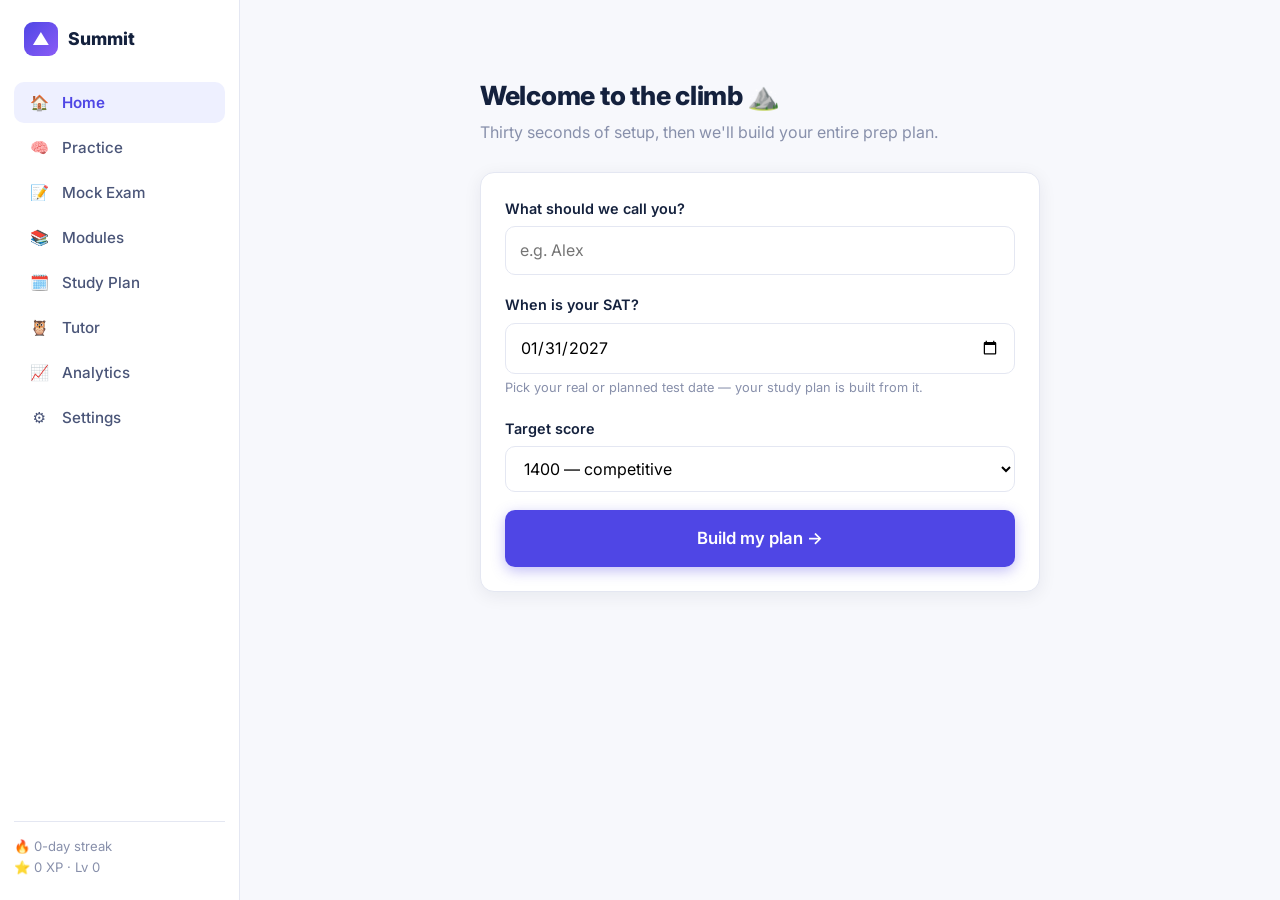
==== app.html @ d1f93bc6 "Build Summit SAT: complete Digital SAT prep platform Static, dependency-free web app with a landing " ====
<!DOCTYPE html>
<html lang="en">
<head>
<meta charset="UTF-8">
<meta name="viewport" content="width=device-width, initial-scale=1.0">
<title>Summit SAT — Your Prep Home</title>
<meta name="description" content="Your personalized Digital SAT prep dashboard: adaptive practice, mock exams, study plan, tutor, and analytics.">
<link rel="icon" href="data:image/svg+xml,<svg xmlns='http://www.w3.org/2000/svg' viewBox='0 0 100 100'><text y='.9em' font-size='90'>⛰️</text></svg>">
<link rel="preconnect" href="https://fonts.googleapis.com">
<link rel="preconnect" href="https://fonts.gstatic.com" crossorigin>
<link href="https://fonts.googleapis.com/css2?family=Inter:wght@400;500;600;700;800&display=swap" rel="stylesheet">
<link rel="stylesheet" href="css/style.css">
</head>
<body>

<div class="app-shell">

  <aside class="sidebar">
    <a class="logo" href="index.html"><span class="logo-mark">▲</span> <span class="lbl">Summit</span></a>
    <nav id="side-nav">
      <button class="side-link" data-view="dashboard"><span class="ico">🏠</span><span class="lbl">Home</span></button>
      <button class="side-link" data-view="practice"><span class="ico">🧠</span><span class="lbl">Practice</span></button>
      <button class="side-link" data-view="exam"><span class="ico">📝</span><span class="lbl">Mock Exam</span></button>
      <button class="side-link" data-view="modules"><span class="ico">📚</span><span class="lbl">Modules</span></button>
      <button class="side-link" data-view="plan"><span class="ico">🗓️</span><span class="lbl">Study Plan</span></button>
      <button class="side-link" data-view="tutor"><span class="ico">🦉</span><span class="lbl">Tutor</span></button>
      <button class="side-link" data-view="analytics"><span class="ico">📈</span><span class="lbl">Analytics</span></button>
      <button class="side-link" data-view="settings"><span class="ico">⚙️</span><span class="lbl">Settings</span></button>
    </nav>
    <div class="side-footer">
      <div id="side-streak">🔥 0-day streak</div>
      <div id="side-xp">⭐ 0 XP · Lv 0</div>
    </div>
  </aside>

  <main class="app-main" id="main">
    <!-- views are rendered here by js/app.js -->
  </main>

</div>

<div id="toast"></div>

<script src="js/questions.js"></script>
<script src="js/tutor.js"></script>
<script src="js/app.js"></script>
</body>
</html>
---- css/style.css ----
/* ============================================================
   Summit SAT — global styles
   ============================================================ */
:root {
  --bg: #f7f8fc;
  --surface: #ffffff;
  --ink: #14213d;
  --ink-soft: #4a5578;
  --muted: #8890ab;
  --line: #e4e7f2;
  --brand: #4f46e5;
  --brand-dark: #3b34b8;
  --brand-soft: #eef0ff;
  --accent: #10b981;
  --accent-soft: #e7f8f1;
  --warn: #f59e0b;
  --warn-soft: #fef3dd;
  --danger: #ef4444;
  --danger-soft: #fdeaea;
  --radius: 14px;
  --shadow: 0 4px 18px rgba(20, 33, 61, 0.07);
  --shadow-lg: 0 12px 40px rgba(20, 33, 61, 0.12);
  --font: "Inter", "Segoe UI", system-ui, -apple-system, sans-serif;
}

* { box-sizing: border-box; margin: 0; padding: 0; }

html { scroll-behavior: smooth; }

body {
  font-family: var(--font);
  background: var(--bg);
  color: var(--ink);
  line-height: 1.6;
  -webkit-font-smoothing: antialiased;
}

a { color: var(--brand); text-decoration: none; }
a:hover { text-decoration: underline; }

img { max-width: 100%; }

.container { max-width: 1120px; margin: 0 auto; padding: 0 24px; }

/* ---------- Buttons ---------- */
.btn {
  display: inline-flex;
  align-items: center;
  justify-content: center;
  gap: 8px;
  font: inherit;
  font-weight: 600;
  border: none;
  border-radius: 10px;
  padding: 12px 22px;
  cursor: pointer;
  transition: transform .12s ease, box-shadow .12s ease, background .12s ease;
  text-decoration: none !important;
}
.btn:active { transform: translateY(1px); }
.btn-primary { background: var(--brand); color: #fff; box-shadow: 0 4px 14px rgba(79,70,229,.35); }
.btn-primary:hover { background: var(--brand-dark); }
.btn-ghost { background: transparent; color: var(--ink); border: 1.5px solid var(--line); }
.btn-ghost:hover { border-color: var(--brand); color: var(--brand); }
.btn-accent { background: var(--accent); color: #fff; box-shadow: 0 4px 14px rgba(16,185,129,.35); }
.btn-accent:hover { filter: brightness(.95); }
.btn-danger { background: var(--danger-soft); color: var(--danger); }
.btn-sm { padding: 8px 14px; font-size: .85rem; border-radius: 8px; }
.btn-lg { padding: 15px 30px; font-size: 1.05rem; }
.btn-block { width: 100%; }
.btn[disabled] { opacity: .5; cursor: not-allowed; }

/* ---------- Nav (marketing pages) ---------- */
.site-nav {
  position: sticky; top: 0; z-index: 50;
  background: rgba(247,248,252,.85);
  backdrop-filter: blur(10px);
  border-bottom: 1px solid var(--line);
}
.site-nav .container {
  display: flex; align-items: center; justify-content: space-between;
  height: 68px;
}
.logo {
  display: flex; align-items: center; gap: 10px;
  font-weight: 800; font-size: 1.25rem; color: var(--ink);
  text-decoration: none !important;
}
.logo-mark {
  width: 34px; height: 34px; border-radius: 9px;
  background: linear-gradient(135deg, var(--brand), #8b5cf6);
  display: inline-flex; align-items: center; justify-content: center;
  color: #fff; font-size: 1.05rem; font-weight: 800;
}
.nav-links { display: flex; align-items: center; gap: 26px; }
.nav-links a { color: var(--ink-soft); font-weight: 500; }
.nav-links a:hover { color: var(--brand); text-decoration: none; }

/* ---------- Hero ---------- */
.hero { padding: 90px 0 70px; text-align: center; position: relative; overflow: hidden; }
.hero::before {
  content: ""; position: absolute; inset: -40% -20% auto;
  height: 130%; z-index: -1;
  background:
    radial-gradient(600px 300px at 20% 20%, rgba(79,70,229,.12), transparent 70%),
    radial-gradient(600px 300px at 80% 10%, rgba(16,185,129,.10), transparent 70%);
}
.hero h1 {
  font-size: clamp(2.2rem, 5vw, 3.6rem);
  line-height: 1.12; letter-spacing: -.02em; font-weight: 800;
  max-width: 820px; margin: 0 auto 20px;
}
.hero h1 .grad {
  background: linear-gradient(90deg, var(--brand), #8b5cf6, var(--accent));
  -webkit-background-clip: text; background-clip: text; color: transparent;
}
.hero p.sub {
  font-size: 1.15rem; color: var(--ink-soft);
  max-width: 640px; margin: 0 auto 34px;
}
.hero-cta { display: flex; gap: 14px; justify-content: center; flex-wrap: wrap; }
.hero-note { margin-top: 14px; font-size: .85rem; color: var(--muted); }

.badge-pill {
  display: inline-flex; align-items: center; gap: 8px;
  background: var(--brand-soft); color: var(--brand);
  font-size: .82rem; font-weight: 600;
  padding: 6px 14px; border-radius: 999px; margin-bottom: 22px;
}

/* ---------- Stats band ---------- */
.stats-band {
  display: grid; grid-template-columns: repeat(auto-fit, minmax(180px, 1fr));
  gap: 18px; margin: 40px auto 0; max-width: 900px;
}
.stat-card {
  background: var(--surface); border: 1px solid var(--line);
  border-radius: var(--radius); padding: 22px; box-shadow: var(--shadow);
}
.stat-card .num { font-size: 1.9rem; font-weight: 800; color: var(--brand); }
.stat-card .lbl { color: var(--muted); font-size: .88rem; }

/* ---------- Sections ---------- */
.section { padding: 78px 0; }
.section.alt { background: var(--surface); border-top: 1px solid var(--line); border-bottom: 1px solid var(--line); }
.section-head { text-align: center; max-width: 640px; margin: 0 auto 48px; }
.section-head .eyebrow {
  color: var(--brand); font-weight: 700; letter-spacing: .08em;
  text-transform: uppercase; font-size: .8rem;
}
.section-head h2 { font-size: clamp(1.6rem, 3.4vw, 2.3rem); letter-spacing: -.01em; margin: 8px 0 12px; }
.section-head p { color: var(--ink-soft); }

.grid-3 { display: grid; grid-template-columns: repeat(auto-fit, minmax(280px, 1fr)); gap: 22px; }
.grid-2 { display: grid; grid-template-columns: repeat(auto-fit, minmax(340px, 1fr)); gap: 22px; }

.feature-card {
  background: var(--surface); border: 1px solid var(--line);
  border-radius: var(--radius); padding: 28px; box-shadow: var(--shadow);
  transition: transform .15s ease, box-shadow .15s ease;
}
.feature-card:hover { transform: translateY(-3px); box-shadow: var(--shadow-lg); }
.feature-card .icon {
  width: 46px; height: 46px; border-radius: 12px;
  display: flex; align-items: center; justify-content: center;
  font-size: 1.35rem; margin-bottom: 16px;
  background: var(--brand-soft);
}
.feature-card h3 { font-size: 1.1rem; margin-bottom: 8px; }
.feature-card p { color: var(--ink-soft); font-size: .95rem; }

/* ---------- How it works ---------- */
.steps { display: grid; grid-template-columns: repeat(auto-fit, minmax(230px, 1fr)); gap: 22px; counter-reset: step; }
.step {
  background: var(--surface); border: 1px solid var(--line);
  border-radius: var(--radius); padding: 26px; position: relative;
}
.step::before {
  counter-increment: step; content: counter(step);
  display: inline-flex; align-items: center; justify-content: center;
  width: 34px; height: 34px; border-radius: 50%;
  background: var(--brand); color: #fff; font-weight: 700;
  margin-bottom: 14px;
}
.step h3 { font-size: 1.02rem; margin-bottom: 6px; }
.step p { color: var(--ink-soft); font-size: .92rem; }

/* ---------- Testimonials ---------- */
.quote-card {
  background: var(--surface); border: 1px solid var(--line);
  border-radius: var(--radius); padding: 26px; box-shadow: var(--shadow);
}
.quote-card .stars { color: var(--warn); letter-spacing: 2px; margin-bottom: 10px; }
.quote-card blockquote { font-size: .97rem; color: var(--ink-soft); margin-bottom: 16px; }
.quote-card .who { display: flex; align-items: center; gap: 12px; }
.quote-card .avatar {
  width: 40px; height: 40px; border-radius: 50%;
  display: flex; align-items: center; justify-content: center;
  font-weight: 700; color: #fff; font-size: .9rem;
}
.quote-card .who b { display: block; font-size: .92rem; }
.quote-card .who span { color: var(--muted); font-size: .8rem; }

/* ---------- Pricing ---------- */
.plans { display: grid; grid-template-columns: repeat(auto-fit, minmax(280px, 1fr)); gap: 24px; align-items: stretch; }
.plan {
  background: var(--surface); border: 1.5px solid var(--line);
  border-radius: var(--radius); padding: 32px 28px;
  display: flex; flex-direction: column; box-shadow: var(--shadow);
  position: relative;
}
.plan.featured { border-color: var(--brand); box-shadow: var(--shadow-lg); }
.plan .flag {
  position: absolute; top: -13px; left: 50%; transform: translateX(-50%);
  background: var(--brand); color: #fff; font-size: .75rem; font-weight: 700;
  padding: 4px 14px; border-radius: 999px; white-space: nowrap;
}
.plan h3 { font-size: 1.15rem; }
.plan .price { font-size: 2.4rem; font-weight: 800; margin: 10px 0 2px; }
.plan .price small { font-size: .95rem; color: var(--muted); font-weight: 500; }
.plan .desc { color: var(--muted); font-size: .88rem; margin-bottom: 20px; }
.plan ul { list-style: none; margin: 0 0 26px; flex: 1; }
.plan ul li { padding: 7px 0 7px 28px; position: relative; font-size: .93rem; color: var(--ink-soft); }
.plan ul li::before { content: "✓"; position: absolute; left: 0; color: var(--accent); font-weight: 700; }
.plan ul li.no { opacity: .45; }
.plan ul li.no::before { content: "✕"; color: var(--muted); }

/* ---------- FAQ ---------- */
.faq { max-width: 760px; margin: 0 auto; }
.faq details {
  background: var(--surface); border: 1px solid var(--line);
  border-radius: 12px; padding: 18px 22px; margin-bottom: 12px;
}
.faq summary { font-weight: 600; cursor: pointer; list-style: none; display: flex; justify-content: space-between; align-items: center; }
.faq summary::after { content: "+"; font-size: 1.3rem; color: var(--brand); }
.faq details[open] summary::after { content: "–"; }
.faq details p { margin-top: 10px; color: var(--ink-soft); font-size: .95rem; }

/* ---------- CTA banner ---------- */
.cta-banner {
  background: linear-gradient(135deg, var(--brand), #7c3aed);
  border-radius: 20px; padding: 56px 40px; text-align: center; color: #fff;
}
.cta-banner h2 { font-size: clamp(1.5rem, 3vw, 2.1rem); margin-bottom: 12px; }
.cta-banner p { opacity: .85; margin-bottom: 26px; }
.cta-banner .btn { background: #fff; color: var(--brand); }

/* ---------- Footer ---------- */
.site-footer { border-top: 1px solid var(--line); padding: 44px 0 30px; color: var(--muted); font-size: .9rem; }
.site-footer .cols { display: flex; flex-wrap: wrap; gap: 40px; justify-content: space-between; margin-bottom: 26px; }
.site-footer h4 { color: var(--ink); font-size: .92rem; margin-bottom: 10px; }
.site-footer a { color: var(--muted); display: block; padding: 3px 0; }
.site-footer a:hover { color: var(--brand); }

/* ============================================================
   APP (app.html)
   ============================================================ */
.app-shell { display: flex; min-height: 100vh; }

.sidebar {
  width: 240px; flex-shrink: 0;
  background: var(--surface); border-right: 1px solid var(--line);
  padding: 22px 14px; position: sticky; top: 0; height: 100vh;
  display: flex; flex-direction: column;
}
.sidebar .logo { margin: 0 10px 26px; font-size: 1.1rem; }
.sidebar nav { display: flex; flex-direction: column; gap: 4px; flex: 1; }
.side-link {
  display: flex; align-items: center; gap: 12px;
  padding: 11px 14px; border-radius: 10px;
  color: var(--ink-soft); font-weight: 500; font-size: .95rem;
  cursor: pointer; border: none; background: none; font-family: inherit;
  text-align: left; width: 100%;
}
.side-link:hover { background: var(--bg); color: var(--ink); }
.side-link.active { background: var(--brand-soft); color: var(--brand); font-weight: 600; }
.side-link .ico { width: 22px; text-align: center; }

.side-footer { border-top: 1px solid var(--line); padding-top: 14px; font-size: .82rem; color: var(--muted); }

.app-main { flex: 1; padding: 34px 40px 80px; max-width: 1060px; }

.page-title { font-size: 1.65rem; font-weight: 800; letter-spacing: -.01em; }
.page-sub { color: var(--muted); margin: 4px 0 26px; }

.card {
  background: var(--surface); border: 1px solid var(--line);
  border-radius: var(--radius); padding: 24px; box-shadow: var(--shadow);
}
.card h3 { font-size: 1.05rem; margin-bottom: 12px; }
.card + .card { margin-top: 20px; }

.row { display: flex; gap: 20px; flex-wrap: wrap; }
.row > * { flex: 1; min-width: 240px; }

/* dashboard tiles */
.tiles { display: grid; grid-template-columns: repeat(auto-fit, minmax(200px, 1fr)); gap: 16px; margin-bottom: 24px; }
.tile {
  background: var(--surface); border: 1px solid var(--line);
  border-radius: var(--radius); padding: 20px; box-shadow: var(--shadow);
}
.tile .t-label { color: var(--muted); font-size: .82rem; font-weight: 600; text-transform: uppercase; letter-spacing: .05em; }
.tile .t-value { font-size: 1.9rem; font-weight: 800; margin-top: 2px; }
.tile .t-note { font-size: .82rem; color: var(--muted); }
.tile.brand .t-value { color: var(--brand); }
.tile.green .t-value { color: var(--accent); }
.tile.amber .t-value { color: var(--warn); }

/* progress bars */
.bar { background: var(--line); height: 9px; border-radius: 999px; overflow: hidden; }
.bar > i { display: block; height: 100%; border-radius: 999px; background: var(--brand); transition: width .4s ease; }
.bar.green > i { background: var(--accent); }
.bar.amber > i { background: var(--warn); }
.bar.red > i { background: var(--danger); }

.skill-row { display: flex; align-items: center; gap: 14px; padding: 9px 0; }
.skill-row .name { flex: 1; font-size: .92rem; }
.skill-row .bar { width: 42%; }
.skill-row .pct { width: 52px; text-align: right; font-weight: 600; font-size: .88rem; }

/* module list */
.module-card {
  background: var(--surface); border: 1px solid var(--line);
  border-radius: var(--radius); padding: 20px 22px; margin-bottom: 14px;
  cursor: pointer; transition: border-color .12s ease, box-shadow .12s ease;
}
.module-card:hover { border-color: var(--brand); box-shadow: var(--shadow); }
.module-card .mod-head { display: flex; align-items: center; justify-content: space-between; gap: 14px; }
.module-card h3 { font-size: 1.02rem; }
.module-card .dom { font-size: .78rem; color: var(--muted); text-transform: uppercase; letter-spacing: .05em; font-weight: 700; }
.module-card .mod-bar { margin-top: 12px; display: flex; align-items: center; gap: 12px; }
.module-card .mod-bar .bar { flex: 1; }
.module-card .mod-bar span { font-size: .82rem; color: var(--muted); width: 88px; text-align: right; }
.subtopics { margin-top: 14px; display: none; }
.module-card.open .subtopics { display: block; }
.subtopic {
  display: flex; align-items: center; justify-content: space-between;
  padding: 9px 12px; border-radius: 8px; font-size: .9rem;
}
.subtopic:hover { background: var(--bg); }
.subtopic .st-stat { color: var(--muted); font-size: .8rem; }

/* chips */
.chip {
  display: inline-flex; align-items: center; gap: 6px;
  font-size: .78rem; font-weight: 600; border-radius: 999px; padding: 3px 11px;
}
.chip.easy { background: var(--accent-soft); color: #0a7d5c; }
.chip.med { background: var(--warn-soft); color: #b45309; }
.chip.hard { background: var(--danger-soft); color: #b91c1c; }
.chip.brand { background: var(--brand-soft); color: var(--brand); }
.chip.gray { background: var(--bg); color: var(--muted); }

/* ---------- Quiz / exam ---------- */
.quiz-top {
  display: flex; align-items: center; justify-content: space-between;
  gap: 16px; margin-bottom: 18px; flex-wrap: wrap;
}
.timer {
  font-variant-numeric: tabular-nums; font-weight: 700; font-size: 1.05rem;
  background: var(--surface); border: 1px solid var(--line);
  padding: 8px 16px; border-radius: 10px;
}
.timer.low { color: var(--danger); border-color: var(--danger); }

.passage {
  background: var(--bg); border: 1px solid var(--line);
  border-radius: 10px; padding: 16px 18px; font-size: .95rem;
  margin-bottom: 18px; white-space: pre-wrap;
}
.q-stem { font-size: 1.05rem; font-weight: 600; margin-bottom: 18px; white-space: pre-wrap; }

.choices { display: flex; flex-direction: column; gap: 10px; }
.choice {
  display: flex; gap: 14px; align-items: flex-start;
  background: var(--surface); border: 1.5px solid var(--line);
  border-radius: 10px; padding: 13px 16px; cursor: pointer;
  font: inherit; text-align: left; width: 100%;
  transition: border-color .1s ease, background .1s ease;
}
.choice:hover { border-color: var(--brand); }
.choice .letter {
  width: 28px; height: 28px; flex-shrink: 0; border-radius: 50%;
  border: 1.5px solid var(--line); display: flex; align-items: center; justify-content: center;
  font-weight: 700; font-size: .85rem;
}
.choice.selected { border-color: var(--brand); background: var(--brand-soft); }
.choice.selected .letter { background: var(--brand); border-color: var(--brand); color: #fff; }
.choice.correct { border-color: var(--accent); background: var(--accent-soft); }
.choice.correct .letter { background: var(--accent); border-color: var(--accent); color: #fff; }
.choice.wrong { border-color: var(--danger); background: var(--danger-soft); }
.choice.wrong .letter { background: var(--danger); border-color: var(--danger); color: #fff; }
.choice[disabled] { cursor: default; }

.explain {
  margin-top: 18px; border-left: 4px solid var(--accent);
  background: var(--accent-soft); border-radius: 0 10px 10px 0;
  padding: 14px 18px; font-size: .93rem;
}
.explain.bad { border-color: var(--danger); background: var(--danger-soft); }
.explain b { display: block; margin-bottom: 4px; }

.quiz-nav { display: flex; justify-content: space-between; gap: 12px; margin-top: 22px; }

.q-dots { display: flex; gap: 6px; flex-wrap: wrap; margin-bottom: 18px; }
.q-dot {
  width: 30px; height: 30px; border-radius: 8px; border: 1.5px solid var(--line);
  background: var(--surface); font-size: .78rem; font-weight: 600;
  cursor: pointer; color: var(--ink-soft); font-family: inherit;
}
.q-dot.answered { background: var(--brand-soft); border-color: var(--brand); color: var(--brand); }
.q-dot.current { background: var(--brand); border-color: var(--brand); color: #fff; }
.q-dot.flagged { border-color: var(--warn); }

/* ---------- Results ---------- */
.score-hero { text-align: center; padding: 30px 20px 24px; }
.score-hero .big { font-size: 3.4rem; font-weight: 800; color: var(--brand); line-height: 1; }
.score-hero .rng { color: var(--muted); font-size: .9rem; margin-top: 6px; }
.score-split { display: flex; justify-content: center; gap: 40px; margin-top: 22px; flex-wrap: wrap; }
.score-split .part { text-align: center; }
.score-split .part .v { font-size: 1.6rem; font-weight: 800; }
.score-split .part .l { color: var(--muted); font-size: .82rem; }

/* ---------- Chat (tutor) ---------- */
.chat-wrap { display: flex; flex-direction: column; height: calc(100vh - 190px); min-height: 420px; }
.chat-log { flex: 1; overflow-y: auto; padding: 6px 4px 18px; display: flex; flex-direction: column; gap: 14px; }
.msg { max-width: 78%; padding: 12px 16px; border-radius: 16px; font-size: .95rem; white-space: pre-wrap; }
.msg.user { align-self: flex-end; background: var(--brand); color: #fff; border-bottom-right-radius: 4px; }
.msg.bot { align-self: flex-start; background: var(--surface); border: 1px solid var(--line); border-bottom-left-radius: 4px; }
.msg.bot .msg-name { font-size: .75rem; font-weight: 700; color: var(--brand); margin-bottom: 4px; }
.chat-input { display: flex; gap: 10px; padding-top: 14px; border-top: 1px solid var(--line); }
.chat-input input {
  flex: 1; font: inherit; padding: 12px 16px;
  border: 1.5px solid var(--line); border-radius: 10px; outline: none;
}
.chat-input input:focus { border-color: var(--brand); }
.chat-suggest { display: flex; gap: 8px; flex-wrap: wrap; padding: 10px 0 0; }
.chat-suggest button {
  font: inherit; font-size: .8rem; padding: 6px 12px; border-radius: 999px;
  border: 1px solid var(--line); background: var(--surface); cursor: pointer; color: var(--ink-soft);
}
.chat-suggest button:hover { border-color: var(--brand); color: var(--brand); }

/* ---------- Forms / onboarding ---------- */
.form-grid { display: grid; gap: 18px; max-width: 520px; }
.field label { display: block; font-weight: 600; font-size: .9rem; margin-bottom: 6px; }
.field input, .field select {
  width: 100%; font: inherit; padding: 11px 14px;
  border: 1.5px solid var(--line); border-radius: 10px; outline: none;
  background: var(--surface);
}
.field input:focus, .field select:focus { border-color: var(--brand); }
.field .hint { font-size: .8rem; color: var(--muted); margin-top: 4px; }

.seg { display: inline-flex; background: var(--bg); border: 1px solid var(--line); border-radius: 10px; padding: 4px; gap: 4px; }
.seg button {
  font: inherit; font-size: .88rem; font-weight: 600; border: none; background: none;
  padding: 8px 16px; border-radius: 8px; cursor: pointer; color: var(--ink-soft);
}
.seg button.on { background: var(--surface); color: var(--brand); box-shadow: var(--shadow); }

/* ---------- Study plan ---------- */
.week-card { margin-bottom: 16px; }
.task {
  display: flex; align-items: center; gap: 14px;
  padding: 11px 6px; border-bottom: 1px solid var(--line); font-size: .94rem;
}
.task:last-child { border-bottom: none; }
.task input[type=checkbox] { width: 19px; height: 19px; accent-color: var(--accent); cursor: pointer; }
.task.done .t-text { text-decoration: line-through; color: var(--muted); }
.task .t-text { flex: 1; }

/* ---------- Charts ---------- */
.chart-box { width: 100%; }
.chart-box svg { width: 100%; height: auto; display: block; }
.legend { display: flex; gap: 18px; flex-wrap: wrap; font-size: .82rem; color: var(--muted); margin-top: 8px; }
.legend .key { display: inline-block; width: 11px; height: 11px; border-radius: 3px; margin-right: 6px; vertical-align: -1px; }

/* streak flame */
.streak-days { display: flex; gap: 8px; margin-top: 12px; }
.streak-day {
  width: 38px; height: 38px; border-radius: 10px;
  display: flex; align-items: center; justify-content: center;
  background: var(--bg); border: 1px solid var(--line); font-size: .78rem; color: var(--muted);
  flex-direction: column; line-height: 1.1;
}
.streak-day.lit { background: var(--warn-soft); border-color: var(--warn); color: #b45309; font-weight: 700; }

/* badges */
.badges { display: grid; grid-template-columns: repeat(auto-fill, minmax(150px, 1fr)); gap: 14px; }
.badge-card {
  text-align: center; padding: 18px 10px; border: 1px solid var(--line);
  border-radius: 12px; background: var(--surface);
}
.badge-card .b-ico { font-size: 1.9rem; }
.badge-card b { display: block; font-size: .88rem; margin-top: 6px; }
.badge-card span { font-size: .75rem; color: var(--muted); }
.badge-card.locked { opacity: .38; filter: grayscale(1); }

/* toast */
#toast {
  position: fixed; bottom: 26px; left: 50%; transform: translateX(-50%) translateY(20px);
  background: var(--ink); color: #fff; padding: 12px 22px; border-radius: 10px;
  font-size: .92rem; opacity: 0; pointer-events: none; transition: all .25s ease; z-index: 100;
}
#toast.show { opacity: 1; transform: translateX(-50%) translateY(0); }

/* misc */
.muted { color: var(--muted); }
.small { font-size: .85rem; }
.mt { margin-top: 18px; }
.mb { margin-bottom: 18px; }
.center { text-align: center; }
.spread { display: flex; align-items: center; justify-content: space-between; gap: 14px; flex-wrap: wrap; }
hr.soft { border: none; border-top: 1px solid var(--line); margin: 18px 0; }

.empty {
  text-align: center; padding: 50px 20px; color: var(--muted);
}
.empty .big-ico { font-size: 2.6rem; margin-bottom: 10px; }

/* mobile */
@media (max-width: 860px) {
  .app-shell { flex-direction: column; }
  .sidebar {
    width: 100%; height: auto; position: static; flex-direction: row;
    align-items: center; overflow-x: auto; padding: 10px 12px; gap: 6px;
    border-right: none; border-bottom: 1px solid var(--line);
  }
  .sidebar .logo { margin: 0 12px 0 0; }
  .sidebar nav { flex-direction: row; }
  .side-link { white-space: nowrap; padding: 9px 12px; }
  .side-link .lbl { display: none; }
  .side-footer { display: none; }
  .app-main { padding: 22px 18px 60px; }
  .nav-links a:not(.btn) { display: none; }
}
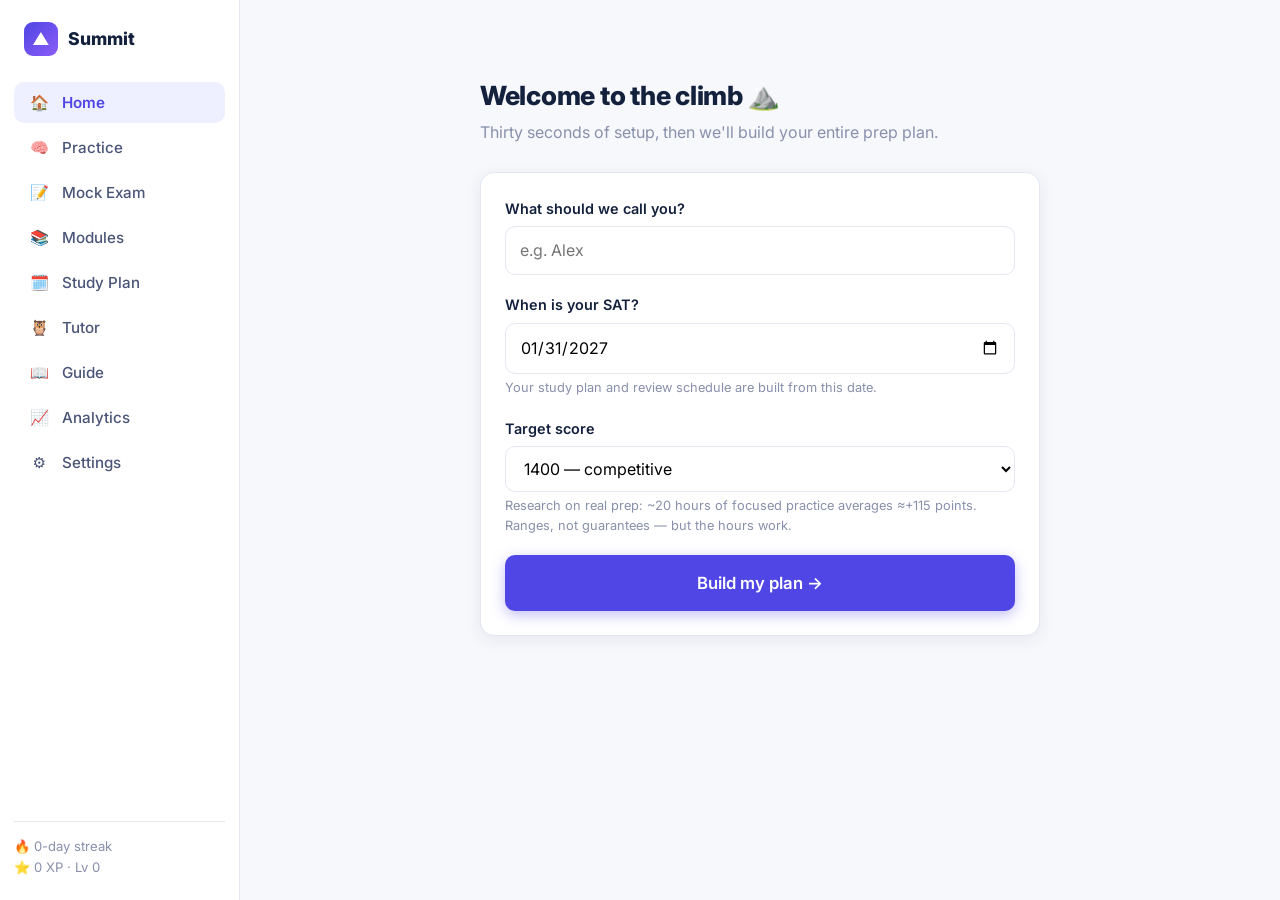
==== commit 3a067ce3: "v2 engine: real-spec exams, spaced review, error log, study science Research-driven upgrade (Digital" ====
--- a/app.html
+++ b/app.html
@@ -24,6 +24,7 @@
       <button class="side-link" data-view="modules"><span class="ico">📚</span><span class="lbl">Modules</span></button>
       <button class="side-link" data-view="plan"><span class="ico">🗓️</span><span class="lbl">Study Plan</span></button>
       <button class="side-link" data-view="tutor"><span class="ico">🦉</span><span class="lbl">Tutor</span></button>
+      <button class="side-link" data-view="guide"><span class="ico">📖</span><span class="lbl">Guide</span></button>
       <button class="side-link" data-view="analytics"><span class="ico">📈</span><span class="lbl">Analytics</span></button>
       <button class="side-link" data-view="settings"><span class="ico">⚙️</span><span class="lbl">Settings</span></button>
     </nav>
--- a/css/style.css
+++ b/css/style.css
@@ -20,7 +20,52 @@
   --radius: 14px;
   --shadow: 0 4px 18px rgba(20, 33, 61, 0.07);
   --shadow-lg: 0 12px 40px rgba(20, 33, 61, 0.12);
+  --nav-bg: rgba(247, 248, 252, 0.85);
   --font: "Inter", "Segoe UI", system-ui, -apple-system, sans-serif;
+}
+
+/* ---------- dark theme ---------- */
+@media (prefers-color-scheme: dark) {
+  :root:not([data-theme="light"]) {
+    --bg: #0f1220;
+    --surface: #171b2e;
+    --ink: #e8eaf6;
+    --ink-soft: #b3bad4;
+    --muted: #7e88ab;
+    --line: #2a3050;
+    --brand: #7b7df7;
+    --brand-dark: #9294f9;
+    --brand-soft: #232456;
+    --accent: #34d399;
+    --accent-soft: #123a2e;
+    --warn: #fbbf24;
+    --warn-soft: #3a2c0d;
+    --danger: #f87171;
+    --danger-soft: #3d1a1a;
+    --shadow: 0 4px 18px rgba(0, 0, 0, 0.35);
+    --shadow-lg: 0 12px 40px rgba(0, 0, 0, 0.5);
+    --nav-bg: rgba(15, 18, 32, 0.85);
+  }
+}
+:root[data-theme="dark"] {
+  --bg: #0f1220;
+  --surface: #171b2e;
+  --ink: #e8eaf6;
+  --ink-soft: #b3bad4;
+  --muted: #7e88ab;
+  --line: #2a3050;
+  --brand: #7b7df7;
+  --brand-dark: #9294f9;
+  --brand-soft: #232456;
+  --accent: #34d399;
+  --accent-soft: #123a2e;
+  --warn: #fbbf24;
+  --warn-soft: #3a2c0d;
+  --danger: #f87171;
+  --danger-soft: #3d1a1a;
+  --shadow: 0 4px 18px rgba(0, 0, 0, 0.35);
+  --shadow-lg: 0 12px 40px rgba(0, 0, 0, 0.5);
+  --nav-bg: rgba(15, 18, 32, 0.85);
 }
 
 * { box-sizing: border-box; margin: 0; padding: 0; }
@@ -73,7 +118,7 @@
 /* ---------- Nav (marketing pages) ---------- */
 .site-nav {
   position: sticky; top: 0; z-index: 50;
-  background: rgba(247,248,252,.85);
+  background: var(--nav-bg);
   backdrop-filter: blur(10px);
   border-bottom: 1px solid var(--line);
 }
@@ -496,6 +541,93 @@
 .badge-card b { display: block; font-size: .88rem; margin-top: 6px; }
 .badge-card span { font-size: .75rem; color: var(--muted); }
 .badge-card.locked { opacity: .38; filter: grayscale(1); }
+
+/* ---------- Bluebook-style question tools ---------- */
+.choice { position: relative; }
+.choice.struck { opacity: .45; }
+.choice.struck .choice-text { text-decoration: line-through; }
+.elim-btn {
+  margin-left: auto; flex-shrink: 0; align-self: center;
+  width: 26px; height: 26px; border-radius: 50%;
+  border: 1.5px solid var(--line); background: var(--surface);
+  color: var(--muted); font-size: .72rem; font-weight: 700; cursor: pointer;
+  display: flex; align-items: center; justify-content: center;
+}
+.elim-btn:hover { border-color: var(--danger); color: var(--danger); }
+.tool-btn {
+  font: inherit; font-size: .82rem; font-weight: 600;
+  padding: 7px 13px; border-radius: 8px; cursor: pointer;
+  border: 1.5px solid var(--line); background: var(--surface); color: var(--ink-soft);
+  display: inline-flex; align-items: center; gap: 6px;
+}
+.tool-btn:hover { border-color: var(--brand); color: var(--brand); }
+.tool-btn.on { background: var(--warn-soft); border-color: var(--warn); color: #b45309; }
+
+/* SPR (fill-in) input */
+.spr-wrap { display: flex; flex-direction: column; gap: 8px; max-width: 300px; }
+.spr-input {
+  font: inherit; font-size: 1.2rem; font-weight: 600; letter-spacing: .04em;
+  padding: 12px 16px; border: 2px solid var(--line); border-radius: 10px;
+  background: var(--surface); color: var(--ink); outline: none; width: 100%;
+}
+.spr-input:focus { border-color: var(--brand); }
+.spr-input.good { border-color: var(--accent); background: var(--accent-soft); }
+.spr-input.bad { border-color: var(--danger); background: var(--danger-soft); }
+.spr-rules { font-size: .78rem; color: var(--muted); }
+
+/* pace coach */
+.pace-note {
+  font-size: .8rem; color: var(--muted); display: flex; align-items: center; gap: 8px;
+}
+.pace-note.behind { color: var(--warn); font-weight: 600; }
+
+/* exam review */
+.review-item {
+  border: 1px solid var(--line); border-radius: 12px; padding: 16px 18px; margin-bottom: 12px;
+  background: var(--surface);
+}
+.review-item .rv-head { display: flex; align-items: center; gap: 10px; cursor: pointer; flex-wrap: wrap; }
+.review-item .rv-head .rv-num { font-weight: 800; width: 34px; }
+.review-item .rv-body { display: none; margin-top: 14px; border-top: 1px solid var(--line); padding-top: 14px; }
+.review-item.open .rv-body { display: block; }
+.rv-mark { font-weight: 700; }
+.rv-mark.good { color: var(--accent); }
+.rv-mark.bad { color: var(--danger); }
+.rv-mark.skip { color: var(--warn); }
+
+/* error-cause tagging */
+.cause-tags { display: flex; gap: 8px; flex-wrap: wrap; margin-top: 12px; }
+.cause-tags button {
+  font: inherit; font-size: .8rem; font-weight: 600; padding: 6px 13px;
+  border-radius: 999px; border: 1.5px solid var(--line);
+  background: var(--surface); color: var(--ink-soft); cursor: pointer;
+}
+.cause-tags button:hover { border-color: var(--brand); color: var(--brand); }
+.cause-tags button.picked { background: var(--brand); border-color: var(--brand); color: #fff; }
+
+/* break screen */
+.break-screen { text-align: center; padding: 70px 20px; }
+.break-screen .big-t { font-size: 3rem; font-variant-numeric: tabular-nums; font-weight: 800; color: var(--brand); }
+
+/* lesson content */
+.lesson {
+  background: var(--bg); border: 1px solid var(--line); border-radius: 10px;
+  padding: 16px 18px; margin-top: 12px; font-size: .93rem; white-space: pre-wrap;
+}
+.lesson b { color: var(--brand); }
+
+/* calculator frame */
+.calc-pop {
+  position: fixed; right: 18px; bottom: 18px; z-index: 60;
+  width: min(430px, 92vw); height: 340px;
+  background: var(--surface); border: 1px solid var(--line); border-radius: 14px;
+  box-shadow: var(--shadow-lg); overflow: hidden; display: flex; flex-direction: column;
+}
+.calc-pop .calc-bar {
+  display: flex; justify-content: space-between; align-items: center;
+  padding: 6px 12px; border-bottom: 1px solid var(--line); font-size: .82rem; font-weight: 600;
+}
+.calc-pop iframe { border: 0; flex: 1; width: 100%; }
 
 /* toast */
 #toast {
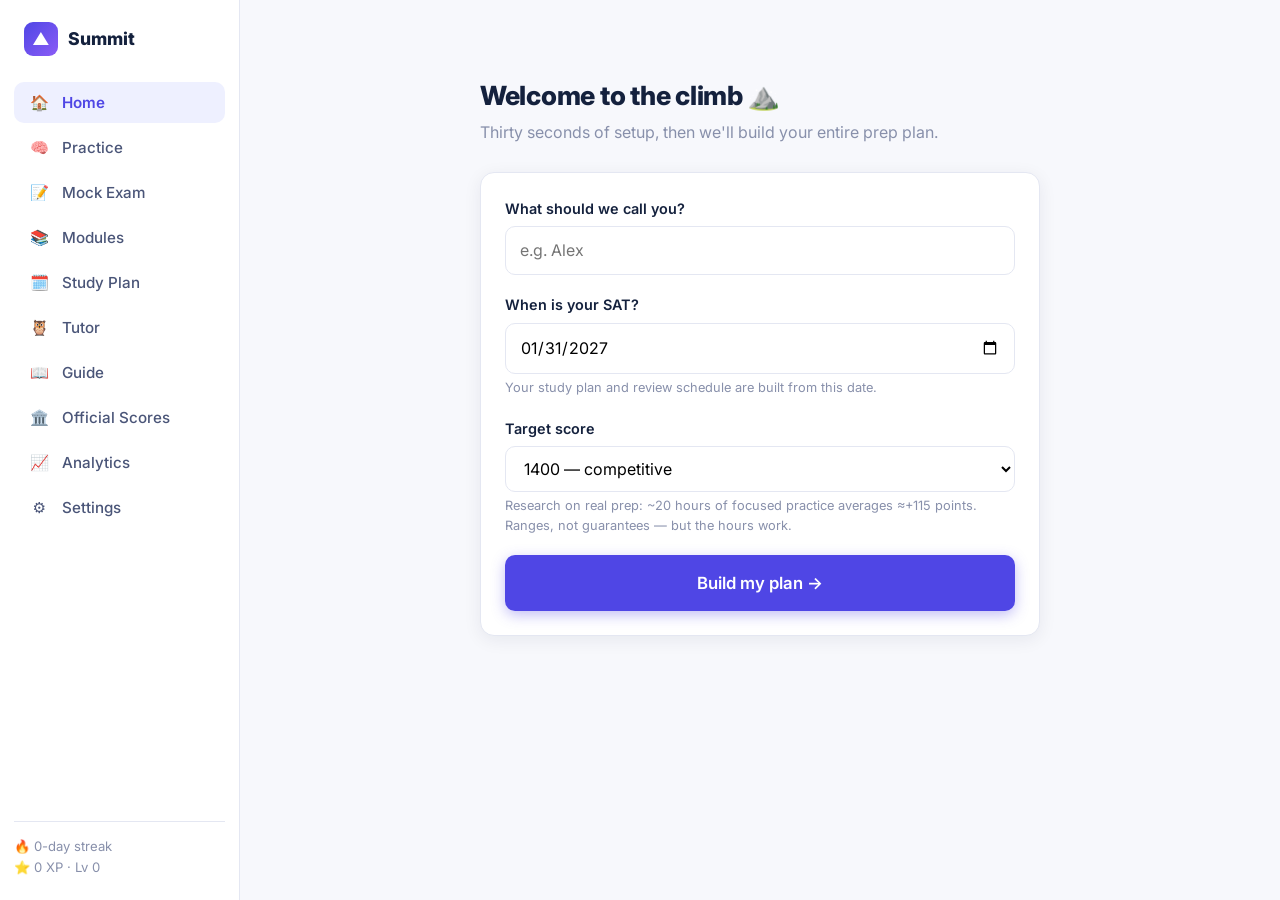
==== commit 5d3b6e0f: "Import official Bluebook score reports, with unlimited history Real College Board results are a far " ====
--- a/app.html
+++ b/app.html
@@ -25,6 +25,7 @@
       <button class="side-link" data-view="plan"><span class="ico">🗓️</span><span class="lbl">Study Plan</span></button>
       <button class="side-link" data-view="tutor"><span class="ico">🦉</span><span class="lbl">Tutor</span></button>
       <button class="side-link" data-view="guide"><span class="ico">📖</span><span class="lbl">Guide</span></button>
+      <button class="side-link" data-view="official"><span class="ico">🏛️</span><span class="lbl">Official Scores</span></button>
       <button class="side-link" data-view="analytics"><span class="ico">📈</span><span class="lbl">Analytics</span></button>
       <button class="side-link" data-view="settings"><span class="ico">⚙️</span><span class="lbl">Settings</span></button>
     </nav>
